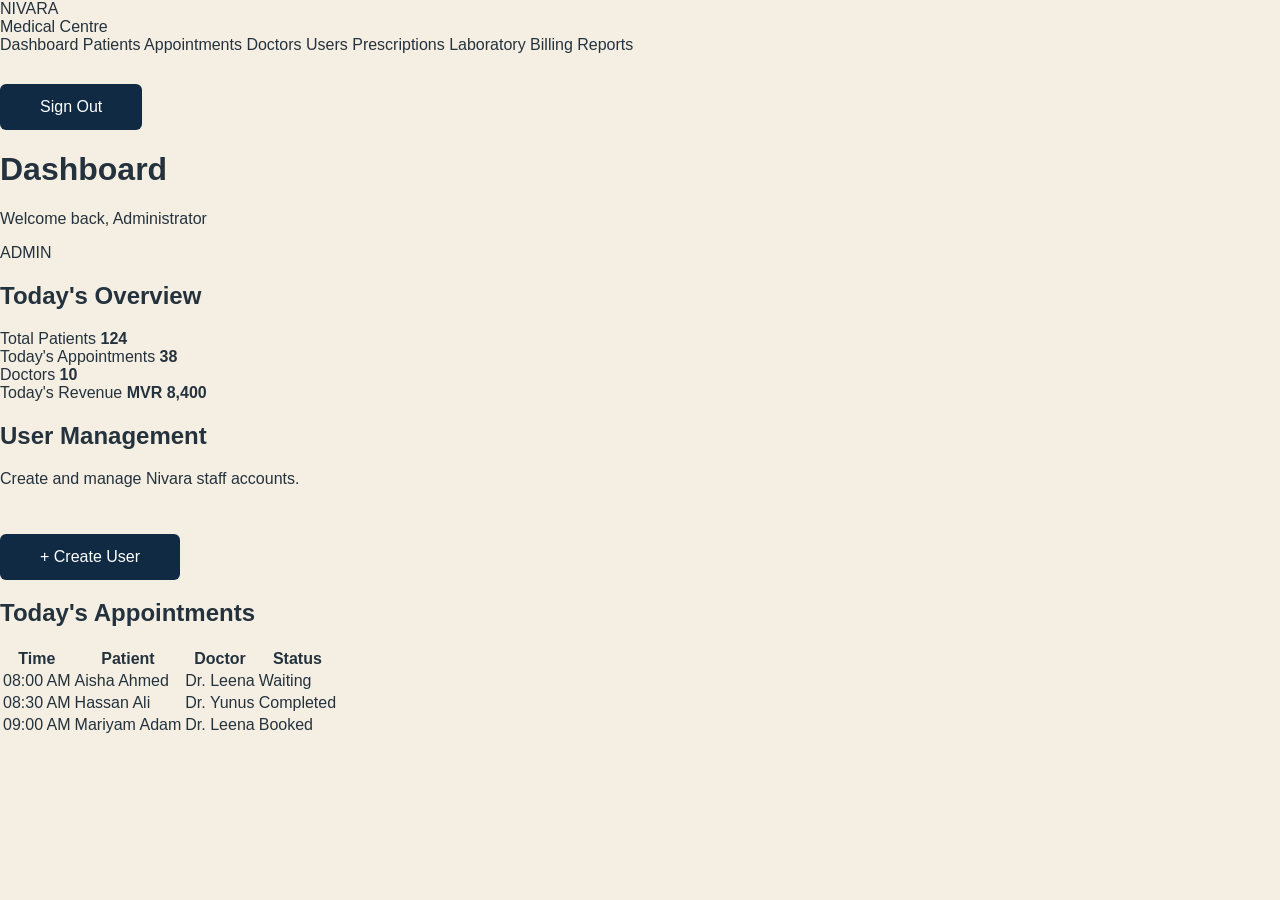
==== admin.html @ c179c317 "Create admin.html" ====
<!DOCTYPE html>
<html lang="en">

<head>

    <meta charset="UTF-8">

    <meta
        name="viewport"
        content="width=device-width, initial-scale=1.0"
    >

    <title>Nivara - Admin Dashboard</title>

    <link rel="stylesheet" href="style.css">

</head>

<body>

    <div class="dashboard">

        <aside class="sidebar">

            <div class="sidebar-logo">
                NIVARA
            </div>

            <div class="sidebar-subtitle">
                Medical Centre
            </div>

            <nav>

                <a class="active">Dashboard</a>

                <a>Patients</a>

                <a>Appointments</a>

                <a>Doctors</a>

                <a>Users</a>

                <a>Prescriptions</a>

                <a>Laboratory</a>

                <a>Billing</a>

                <a>Reports</a>

            </nav>

            <button
                class="logout-button"
                onclick="logout()"
            >
                Sign Out
            </button>

        </aside>


        <main class="main-content">

            <header class="topbar">

                <div>

                    <h1>
                        Dashboard
                    </h1>

                    <p>
                        Welcome back, Administrator
                    </p>

                </div>

                <div class="user-badge">
                    ADMIN
                </div>

            </header>


            <section class="dashboard-content">

                <h2>
                    Today's Overview
                </h2>


                <div class="stats">

                    <div class="stat-card">

                        <span>
                            Total Patients
                        </span>

                        <strong>
                            124
                        </strong>

                    </div>


                    <div class="stat-card">

                        <span>
                            Today's Appointments
                        </span>

                        <strong>
                            38
                        </strong>

                    </div>


                    <div class="stat-card">

                        <span>
                            Doctors
                        </span>

                        <strong>
                            10
                        </strong>

                    </div>


                    <div class="stat-card">

                        <span>
                            Today's Revenue
                        </span>

                        <strong>
                            MVR 8,400
                        </strong>

                    </div>

                </div>


                <div class="dashboard-section">

                    <div class="section-header">

                        <div>

                            <h2>
                                User Management
                            </h2>

                            <p>
                                Create and manage Nivara staff accounts.
                            </p>

                        </div>

                        <button
                            class="primary-button"
                            onclick="alert('User creation will be built next!')"
                        >
                            + Create User
                        </button>

                    </div>

                </div>


                <div class="dashboard-section">

                    <h2>
                        Today's Appointments
                    </h2>

                    <table>

                        <thead>

                            <tr>
                                <th>Time</th>
                                <th>Patient</th>
                                <th>Doctor</th>
                                <th>Status</th>
                            </tr>

                        </thead>

                        <tbody>

                            <tr>
                                <td>08:00 AM</td>
                                <td>Aisha Ahmed</td>
                                <td>Dr. Leena</td>
                                <td>
                                    <span class="status waiting">
                                        Waiting
                                    </span>
                                </td>
                            </tr>

                            <tr>
                                <td>08:30 AM</td>
                                <td>Hassan Ali</td>
                                <td>Dr. Yunus</td>
                                <td>
                                    <span class="status completed">
                                        Completed
                                    </span>
                                </td>
                            </tr>

                            <tr>
                                <td>09:00 AM</td>
                                <td>Mariyam Adam</td>
                                <td>Dr. Leena</td>
                                <td>
                                    <span class="status booked">
                                        Booked
                                    </span>
                                </td>
                            </tr>

                        </tbody>

                    </table>

                </div>

            </section>

        </main>

    </div>


    <script src="app.js"></script>

</body>

</html>
---- style.css ----
:root {
    --navy: #102A43;
    --navy-light: #243B53;
    --beige: #F5EFE3;
    --cream: #FAF8F3;
    --gold: #C7A86B;
    --text: #24323D;
    --muted: #6B7280;
    --white: #FFFFFF;
    --border: #DDD6C8;
}

* {
    box-sizing: border-box;
}

body {
    margin: 0;
    font-family: Arial, Helvetica, sans-serif;
    background: var(--beige);
    color: var(--text);
}


/* =========================
   LANDING PAGE
========================= */

.container {
    min-height: 100vh;
    display: flex;
    flex-direction: column;
    justify-content: center;
    align-items: center;
    background: var(--beige);
}

.logo {
    color: var(--navy);
    font-size: 52px;
    font-weight: 700;
    letter-spacing: 5px;
    margin: 0;
}

.subtitle {
    color: var(--navy-light);
    font-size: 22px;
    margin-top: 5px;
}

.tagline {
    color: var(--muted);
    margin-top: 10px;
}

button {
    margin-top: 30px;
    padding: 14px 40px;
    border: none;
    border-radius: 6px;
    background: var(--navy);
    color: var(--white);
    font-size: 16px;
    cursor: pointer;
}

button:hover {
    background: var(--navy-light);
}


/* =========================
   LOGIN PAGE
========================= */

.login-page {
    min-height: 100vh;
    display: flex;
    justify-content: center;
    align-items: center;
    background: var(--beige);
    padding: 20px;
}

.login-card {
    width: 100%;
    max-width: 430px;
    background: var(--cream);
    padding: 45px;
    border-radius: 12px;
    box-shadow: 0 10px 35px rgba(16, 42, 67, 0.12);
}

.login-logo {
    text-align: center;
    color: var(--navy);
    font-size: 38px;
    font-weight: 700;
    letter-spacing: 4px;
}

.login-subtitle {
    text-align: center;
    color: var(--navy-light);
    font-size: 18px;
    margin-top: 5px;
}

.login-description {
    text-align: center;
    color: var(--muted);
    margin-bottom: 35px;
}

.login-card label {
    display: block;
    margin-top: 18px;
    margin-bottom: 7px;
    color: var(--navy);
    font-weight: 600;
}

.login-card input {
    width: 100%;
    padding: 13px;
    border: 1px solid var(--border);
    border-radius: 6px;
    background: var(--white);
    font-size: 15px;
    outline: none;
}

.login-card input:focus {
    border-color: var(--navy);
}

.login-button {
    width: 100%;
    margin-top: 28px;
    padding: 14px;
    background: var(--navy);
}

.login-button:hover {
    background: var(--navy-light);
}

#loginMessage {
    text-align: center;
    margin-top: 15px;
    font-size: 14px;
}

.login-footer {
    text-align: center;
    color: var(--muted);
    font-size: 12px;
    margin-top: 30px;
}
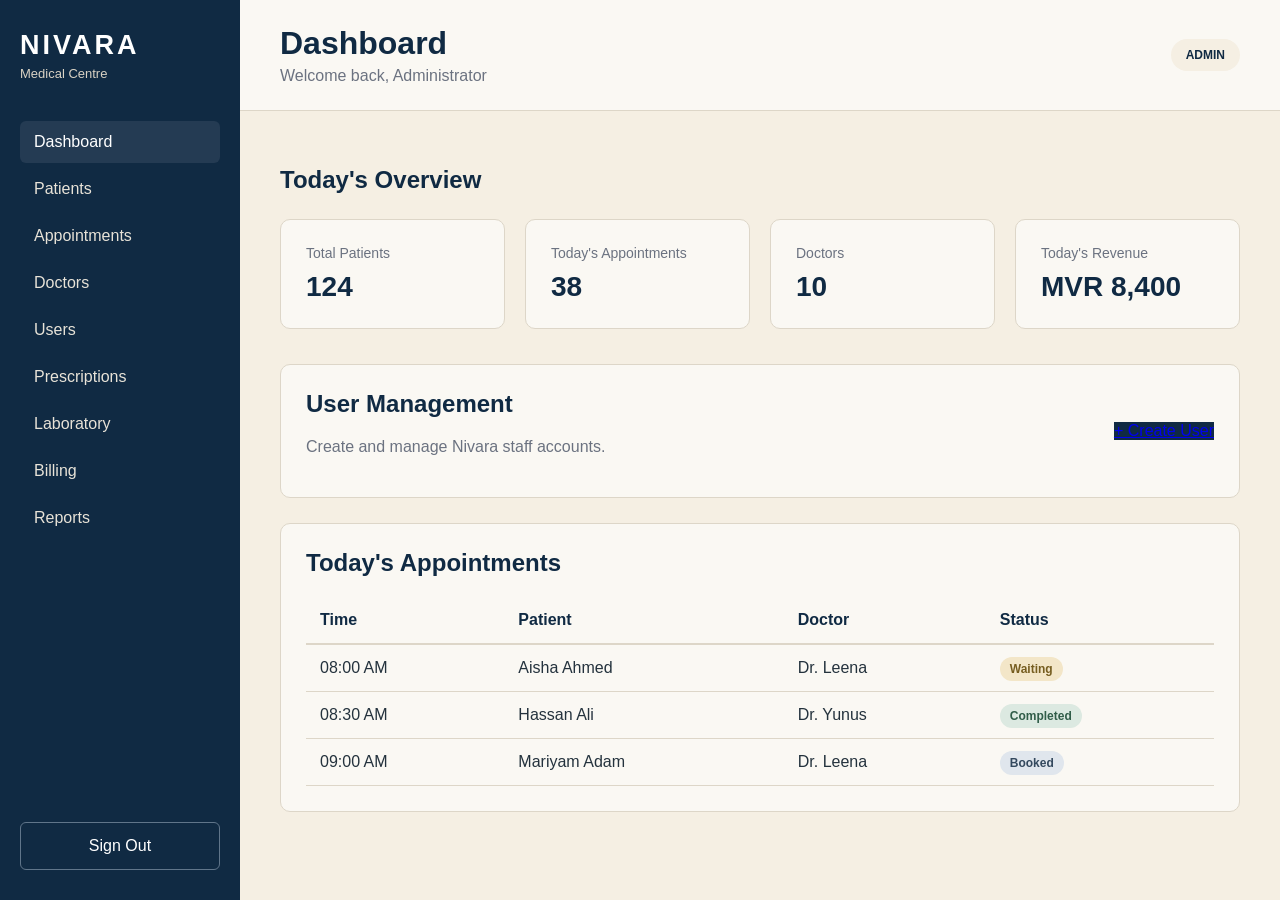
==== commit da914622: "Update admin.html" ====
--- a/admin.html
+++ b/admin.html
@@ -40,7 +40,9 @@
 
                 <a>Doctors</a>
 
-                <a>Users</a>
+                <a href="users.html">
+    Users
+</a>    
 
                 <a>Prescriptions</a>
 
@@ -164,12 +166,12 @@
 
                         </div>
 
-                        <button
-                            class="primary-button"
-                            onclick="alert('User creation will be built next!')"
-                        >
-                            + Create User
-                        </button>
+                        <a
+    href="users.html"
+    class="primary-button"
+>
+    + Create User
+</a>
 
                     </div>
 
--- a/style.css
+++ b/style.css
@@ -158,3 +158,309 @@
     font-size: 12px;
     margin-top: 30px;
 }
+/* =========================
+   DASHBOARD
+========================= */
+
+.dashboard {
+    min-height: 100vh;
+    display: flex;
+    background: var(--beige);
+}
+
+.sidebar {
+    width: 240px;
+    min-height: 100vh;
+    background: var(--navy);
+    color: white;
+    padding: 30px 20px;
+    display: flex;
+    flex-direction: column;
+}
+
+.sidebar-logo {
+    font-size: 27px;
+    font-weight: bold;
+    letter-spacing: 3px;
+}
+
+.sidebar-subtitle {
+    color: #D9D2C4;
+    font-size: 13px;
+    margin-top: 5px;
+    margin-bottom: 40px;
+}
+
+.sidebar nav {
+    display: flex;
+    flex-direction: column;
+    gap: 5px;
+}
+
+.sidebar nav a {
+    padding: 12px 14px;
+    color: #E8E3D8;
+    text-decoration: none;
+    border-radius: 6px;
+    cursor: pointer;
+}
+
+.sidebar nav a:hover,
+.sidebar nav a.active {
+    background: var(--navy-light);
+    color: white;
+}
+
+.logout-button {
+    margin-top: auto;
+    width: 100%;
+    background: transparent;
+    border: 1px solid #60758A;
+    color: white;
+}
+
+.logout-button:hover {
+    background: #243B53;
+}
+
+.main-content {
+    flex: 1;
+    min-width: 0;
+}
+
+.topbar {
+    background: var(--cream);
+    padding: 25px 40px;
+    display: flex;
+    justify-content: space-between;
+    align-items: center;
+    border-bottom: 1px solid var(--border);
+}
+
+.topbar h1 {
+    margin: 0;
+    color: var(--navy);
+}
+
+.topbar p {
+    margin: 5px 0 0;
+    color: var(--muted);
+}
+
+.user-badge {
+    background: var(--beige);
+    color: var(--navy);
+    padding: 9px 15px;
+    border-radius: 20px;
+    font-size: 12px;
+    font-weight: bold;
+}
+
+.dashboard-content {
+    padding: 35px 40px;
+}
+
+.dashboard-content > h2 {
+    color: var(--navy);
+}
+
+.stats {
+    display: grid;
+    grid-template-columns: repeat(4, 1fr);
+    gap: 20px;
+    margin: 25px 0 35px;
+}
+
+.stat-card {
+    background: var(--cream);
+    padding: 25px;
+    border-radius: 10px;
+    border: 1px solid var(--border);
+}
+
+.stat-card span {
+    display: block;
+    color: var(--muted);
+    font-size: 14px;
+}
+
+.stat-card strong {
+    display: block;
+    margin-top: 10px;
+    font-size: 28px;
+    color: var(--navy);
+}
+
+.dashboard-section {
+    background: var(--cream);
+    padding: 25px;
+    border-radius: 10px;
+    border: 1px solid var(--border);
+    margin-bottom: 25px;
+}
+
+.dashboard-section h2 {
+    color: var(--navy);
+    margin-top: 0;
+}
+
+.section-header {
+    display: flex;
+    justify-content: space-between;
+    align-items: center;
+}
+
+.section-header p {
+    color: var(--muted);
+}
+
+.primary-button {
+    margin-top: 0;
+    background: var(--navy);
+}
+
+table {
+    width: 100%;
+    border-collapse: collapse;
+    margin-top: 20px;
+}
+
+th {
+    text-align: left;
+    padding: 14px;
+    color: var(--navy);
+    border-bottom: 2px solid var(--border);
+}
+
+td {
+    padding: 14px;
+    border-bottom: 1px solid var(--border);
+}
+
+.status {
+    padding: 5px 10px;
+    border-radius: 15px;
+    font-size: 12px;
+    font-weight: bold;
+}
+
+.status.waiting {
+    background: #F3E6C8;
+    color: #765D20;
+}
+
+.status.completed {
+    background: #DCE9E1;
+    color: #315D49;
+}
+
+.status.booked {
+    background: #E0E6ED;
+    color: #34495E;
+}
+
+
+@media (max-width: 900px) {
+
+    .sidebar {
+        width: 200px;
+    }
+
+    .stats {
+        grid-template-columns: repeat(2, 1fr);
+    }
+
+}
+
+
+@media (max-width: 650px) {
+
+    .dashboard {
+        display: block;
+    }
+
+    .sidebar {
+        width: 100%;
+        min-height: auto;
+    }
+
+    .stats {
+        grid-template-columns: 1fr;
+    }
+
+    .topbar {
+        padding: 20px;
+    }
+
+    .dashboard-content {
+        padding: 20px;
+    }
+
+}
+/* =========================
+   USER FORM
+========================= */
+
+.user-form {
+    margin-top: 25px;
+}
+
+.form-row {
+    display: grid;
+    grid-template-columns: repeat(2, 1fr);
+    gap: 20px;
+    margin-bottom: 20px;
+}
+
+.form-group {
+    display: flex;
+    flex-direction: column;
+}
+
+.form-group label {
+    color: var(--navy);
+    font-weight: 600;
+    margin-bottom: 7px;
+}
+
+.form-group input,
+.form-group select {
+    padding: 13px;
+    border: 1px solid var(--border);
+    border-radius: 6px;
+    background: white;
+    font-size: 15px;
+    color: var(--text);
+}
+
+.form-group input:focus,
+.form-group select:focus {
+    outline: none;
+    border-color: var(--navy);
+}
+
+.doctor-fields {
+    background: var(--beige);
+    border: 1px solid var(--border);
+    border-radius: 8px;
+    padding: 20px;
+    margin: 25px 0;
+}
+
+.doctor-fields h3 {
+    margin-top: 0;
+    color: var(--navy);
+}
+
+#userMessage {
+    margin-top: 15px;
+    font-weight: 600;
+}
+
+@media (max-width: 700px) {
+
+    .form-row {
+        grid-template-columns: 1fr;
+    }
+
+}
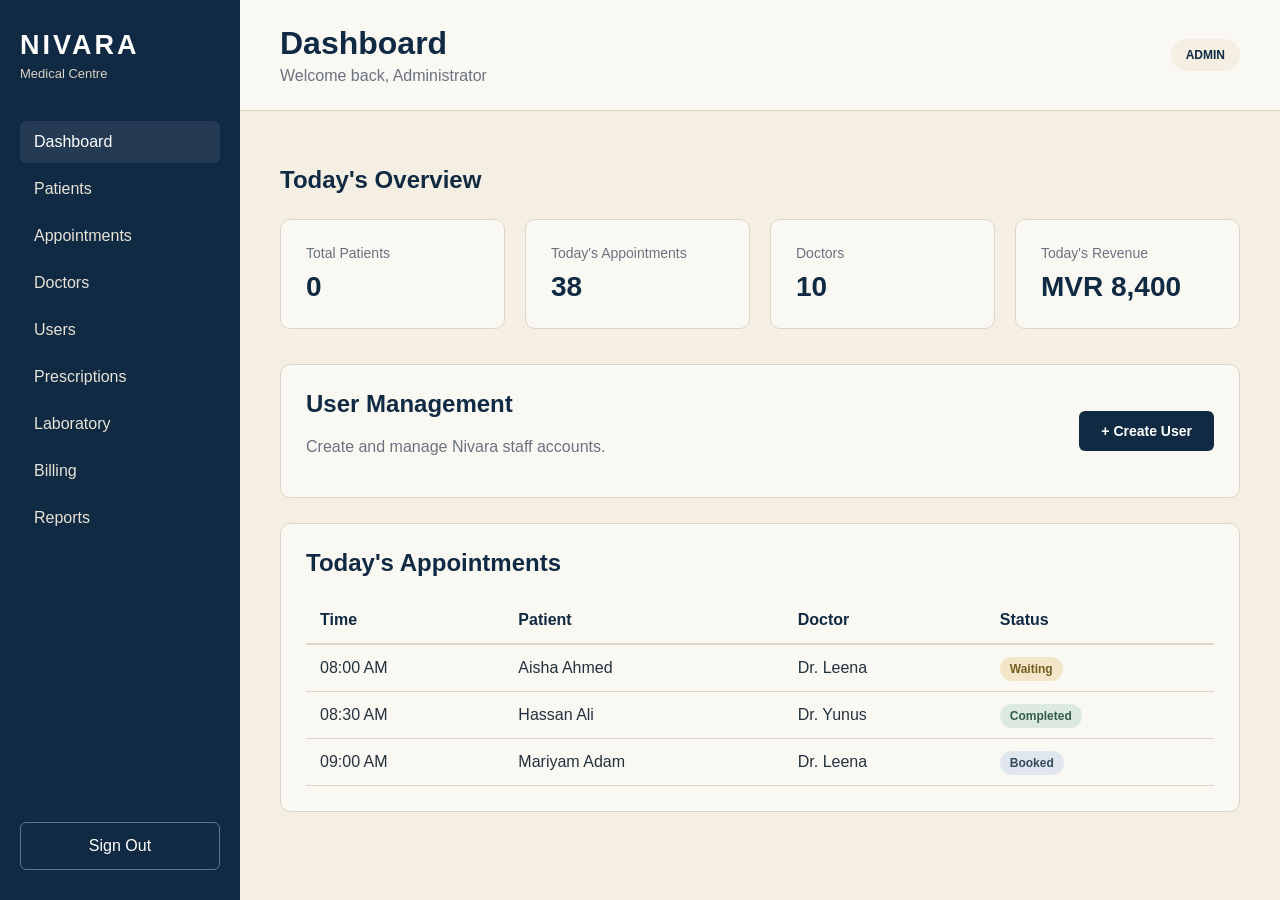
==== commit 0e234778: "Update totalPatients display in admin.html" ====
--- a/admin.html
+++ b/admin.html
@@ -102,8 +102,8 @@
                             Total Patients
                         </span>
 
-                        <strong>
-                            124
+                        <strong id="totalPatients">
+                            0
                         </strong>
 
                     </div>
--- a/style.css
+++ b/style.css
@@ -464,3 +464,31 @@
     }
 
 }
+.primary-button {
+    display: inline-flex;
+    align-items: center;
+    justify-content: center;
+
+    padding: 12px 22px;
+
+    background: var(--navy);
+    color: var(--white) !important;
+
+    border: none;
+    border-radius: 6px;
+
+    text-decoration: none !important;
+
+    font-size: 14px;
+    font-weight: 600;
+
+    cursor: pointer;
+
+    transition: background 0.2s ease;
+}
+
+.primary-button:hover {
+    background: var(--navy-light);
+    color: var(--white) !important;
+    text-decoration: none !important;
+}
